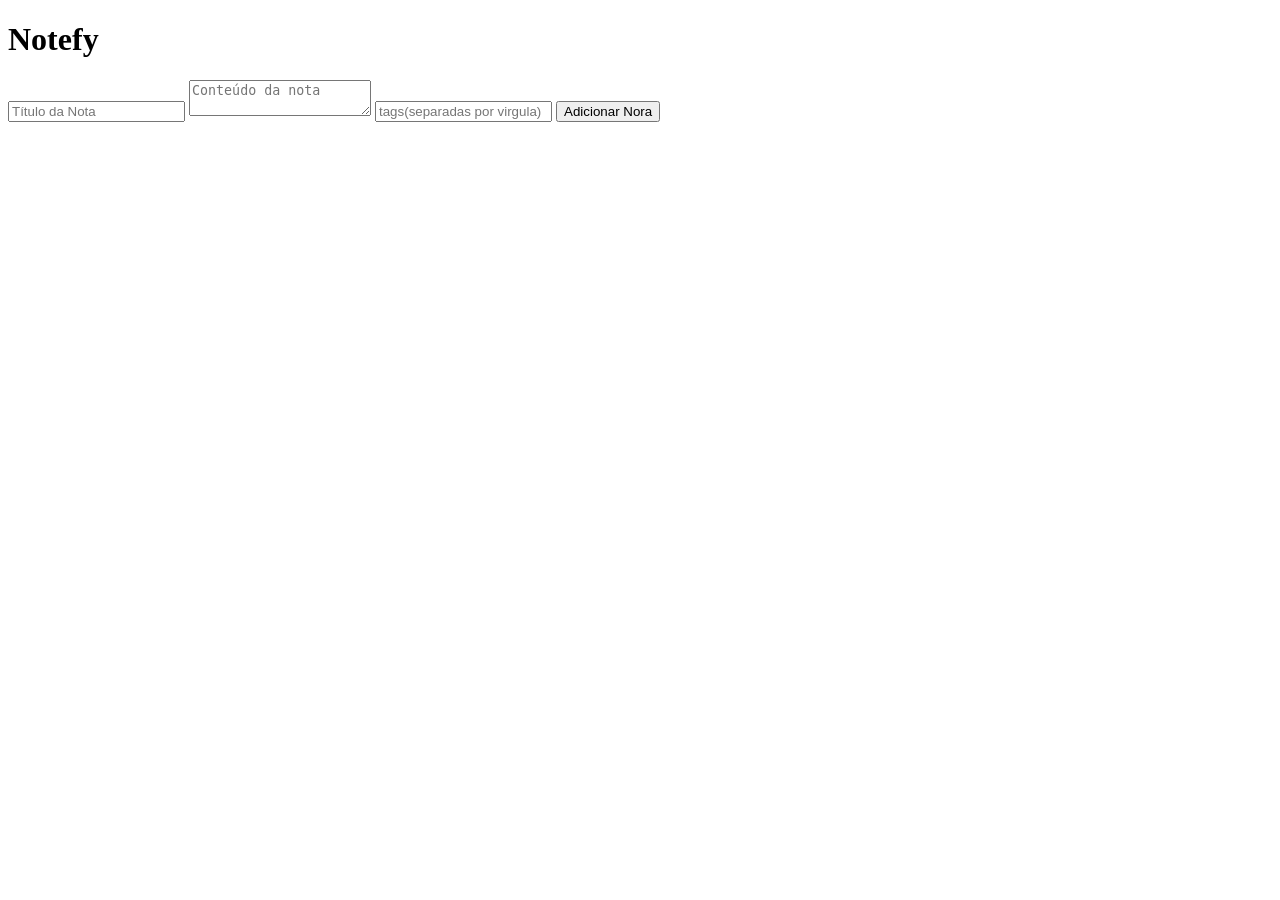
==== index.html @ f011ebae "peimeiro commit" ====
<!DOCTYPE html>
<html lang="pt-br">
<head>
    <meta charset="UTF-8">
    <meta name="viewport" content="width=device-width, initial-scale=1.0">
    <title>APP DE NOTAS</title>
    <link rel="stylesheet" href="style.css">
</head>
<body>
     <div class="app-container">
        <h1>Notefy</h1>
        <div class="note-input">
            <input type="text" id="note-title" placeholder="Título da Nota">
            <textarea id="note-content" placeholder="Conteúdo da nota"></textarea>
            <input type="text" id="note-tags" placeholder="tags(separadas por virgula)">
            <button id="add-note">Adicionar Nora</button>    
        </div>
     </div>

    
</body>
</html>
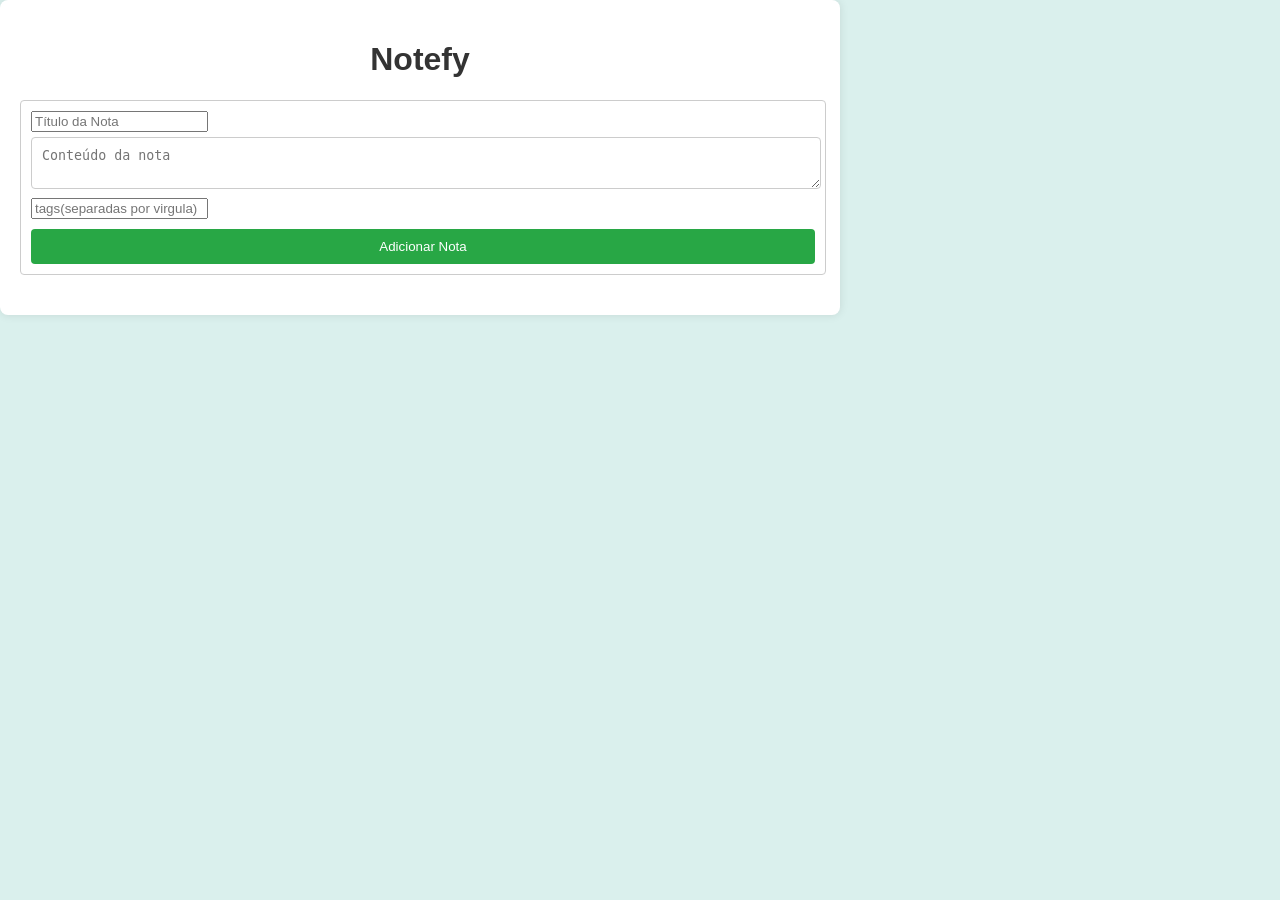
==== commit 78bd8c55: "projeto de notas" ====
--- a/index.html
+++ b/index.html
@@ -13,9 +13,11 @@
             <input type="text" id="note-title" placeholder="Título da Nota">
             <textarea id="note-content" placeholder="Conteúdo da nota"></textarea>
             <input type="text" id="note-tags" placeholder="tags(separadas por virgula)">
-            <button id="add-note">Adicionar Nora</button>    
+            <button id="add-note">Adicionar Nota</button>    
         </div>
+        <div class="notes-list" id="notes-list"></div>
      </div>
+     <script src="script.js"></script>
 
     
 </body>
--- a/style.css
+++ b/style.css
@@ -0,0 +1,83 @@
+body {
+    font-family: Arial, sans-serif ;
+    background-color: rgba(207, 236, 232, 0.76);
+    margin: 0;
+    padding: 0;
+}
+.app-container{
+    width: 80%;
+    max-width:800px ;
+    background-color: #fff;
+    padding: 20px;
+    border-radius: 8px;
+    box-shadow: 0 0 10px rgba(0,0,0,0.1);
+}
+h1 {
+    text-align: center;
+    color: #333;
+}
+
+.note-input{
+    margin-left: 20px;
+
+}
+
+.note-input,
+.note-input textarea{
+    width: 98%;
+    padding: 10px;
+    margin: 5px 0;
+    border: 1px solid #ccc;
+    border-radius: 4px;
+}
+
+.note-input button{
+    width: 100%;
+    padding: 10px;
+    background-color: #28a745;
+    color: #fff;
+    border: none;
+    border-radius: 4px;
+    margin-top: 10px;
+    cursor: pointer;
+}
+.note-input button:hover{
+    background-color: #218838;
+}
+
+.notes-list {
+    margin-top: 20px;
+}
+
+.note-item {
+    background: #f9f9f9;
+    border: 1px solid #ccc;
+    border-radius: 4px;
+    padding:10px;
+    margin-bottom: 10px;
+}
+
+.note-item h3{
+    margin: 0;
+}
+
+.note-item p {
+    margin: 5px 0;
+}
+
+.note-item .tags {
+    color: #888;
+}
+
+.note-item button {
+    background: #dc3545;
+    color: #fff;
+    border: none;
+    padding: 5px 10px;
+    border-radius: 4px;
+    cursor: pointer;
+}
+
+.note-item button:hover{
+    background: #c82333;
+}
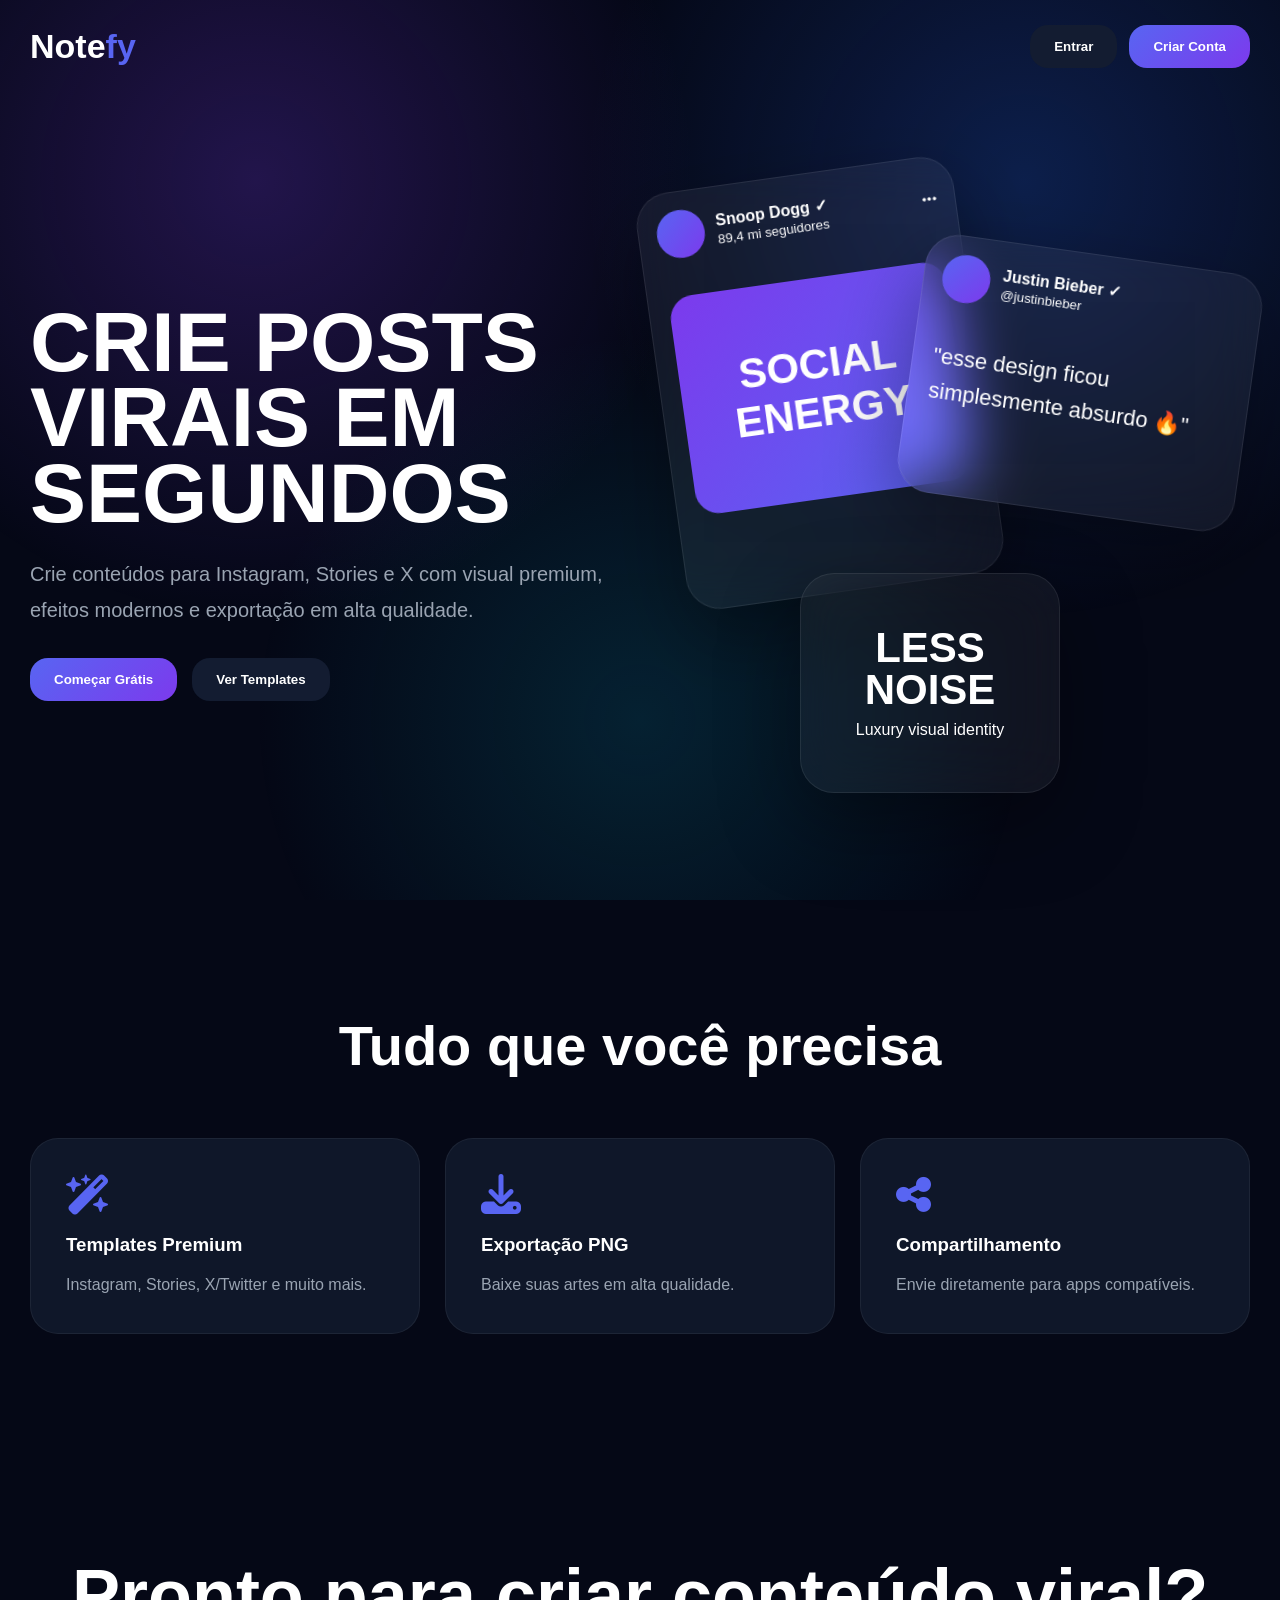
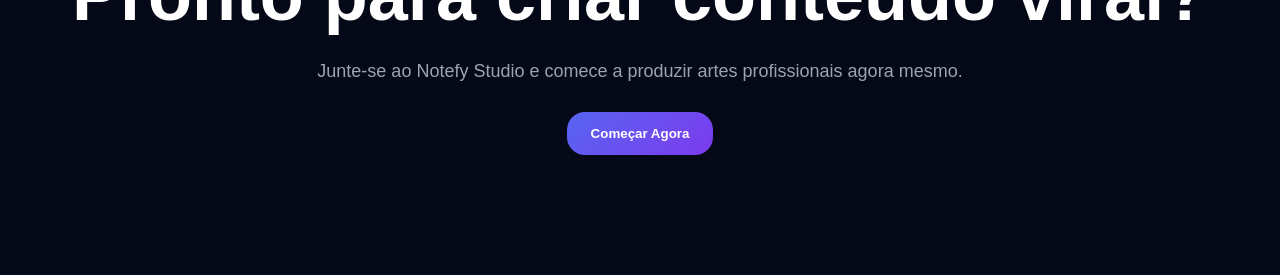
==== commit 5244f0e7: "alteração de local de arquivo" ====
--- a/index.html
+++ b/index.html
@@ -1,24 +1,808 @@
 <!DOCTYPE html>
-<html lang="pt-br">
+<html lang="pt-BR">
 <head>
-    <meta charset="UTF-8">
-    <meta name="viewport" content="width=device-width, initial-scale=1.0">
-    <title>APP DE NOTAS</title>
-    <link rel="stylesheet" href="style.css">
+
+<meta charset="UTF-8">
+<meta name="viewport" content="width=device-width, initial-scale=1.0">
+
+<title>Notefy Studio</title>
+
+<link rel="stylesheet" href="style.css">
+
+<link rel="stylesheet"
+href="https://cdnjs.cloudflare.com/ajax/libs/font-awesome/6.5.1/css/all.min.css">
+
+<style>
+
+*{
+margin:0;
+padding:0;
+box-sizing:border-box;
+}
+
+body{
+
+font-family:Inter,sans-serif;
+background:#050816;
+color:white;
+overflow-x:hidden;
+
+}
+
+.hero-bg{
+
+position:fixed;
+inset:0;
+
+background:
+
+radial-gradient(circle at 20% 20%,
+rgba(124,58,237,.25),
+transparent 35%),
+
+radial-gradient(circle at 80% 20%,
+rgba(37,99,235,.25),
+transparent 35%),
+
+radial-gradient(circle at 50% 80%,
+rgba(6,182,212,.15),
+transparent 40%);
+
+pointer-events:none;
+
+}
+
+.nav{
+
+position:relative;
+z-index:10;
+
+max-width:1400px;
+margin:auto;
+
+padding:25px 30px;
+
+display:flex;
+justify-content:space-between;
+align-items:center;
+
+}
+
+.logo{
+
+font-size:34px;
+font-weight:900;
+
+}
+
+.logo span{
+
+color:#5865f2;
+
+}
+
+.nav-buttons{
+
+display:flex;
+gap:12px;
+
+}
+
+.btn{
+
+border:none;
+cursor:pointer;
+
+padding:14px 24px;
+
+border-radius:18px;
+
+font-weight:800;
+
+}
+
+.btn-primary{
+
+background:
+linear-gradient(
+135deg,
+#5865f2,
+#7c3aed
+);
+
+color:white;
+
+}
+
+.btn-dark{
+
+background:#131c31;
+color:white;
+
+}
+
+.hero{
+
+position:relative;
+z-index:2;
+
+max-width:1400px;
+margin:auto;
+
+padding:60px 30px;
+
+display:grid;
+grid-template-columns:1fr 1fr;
+gap:40px;
+
+align-items:center;
+
+min-height:85vh;
+
+}
+
+.hero-text h1{
+
+font-size:84px;
+line-height:.9;
+
+font-weight:900;
+
+margin-bottom:25px;
+
+}
+
+.hero-text p{
+
+font-size:20px;
+
+color:#9aa4b2;
+
+line-height:1.8;
+
+max-width:650px;
+
+margin-bottom:30px;
+
+}
+
+.hero-actions{
+
+display:flex;
+gap:15px;
+flex-wrap:wrap;
+
+}
+
+.cards-scene{
+
+position:relative;
+height:700px;
+
+}
+
+.floating-card{
+
+position:absolute;
+
+border-radius:34px;
+
+background:
+rgba(255,255,255,.05);
+
+backdrop-filter:blur(30px);
+
+border:
+1px solid rgba(255,255,255,.08);
+
+overflow:hidden;
+
+box-shadow:
+0 30px 80px rgba(0,0,0,.35);
+
+animation:
+float 6s ease-in-out infinite;
+
+}
+
+@keyframes float{
+
+0%{
+transform:translateY(0px);
+}
+
+50%{
+transform:translateY(-18px);
+}
+
+100%{
+transform:translateY(0px);
+}
+
+}
+
+.instagram-card{
+
+width:320px;
+height:420px;
+
+top:20px;
+left:0;
+
+transform:
+rotate(-8deg);
+
+}
+
+.twitter-card{
+
+width:340px;
+height:260px;
+
+right:0;
+top:100px;
+
+transform:
+rotate(8deg);
+
+animation-delay:1s;
+
+}
+
+.kanye-card{
+
+width:260px;
+height:220px;
+
+bottom:60px;
+left:140px;
+
+animation-delay:2s;
+
+}
+
+.card-top{
+
+padding:18px;
+
+display:flex;
+justify-content:space-between;
+align-items:center;
+
+}
+
+.user{
+
+display:flex;
+gap:12px;
+align-items:center;
+
+}
+
+.avatar{
+
+width:48px;
+height:48px;
+
+border-radius:50%;
+
+background:
+linear-gradient(
+135deg,
+#5865f2,
+#7c3aed
+);
+
+}
+
+.card-body{
+
+padding:20px;
+
+}
+
+.gradient-post{
+
+height:220px;
+
+border-radius:24px;
+
+background:
+linear-gradient(
+135deg,
+#7c3aed,
+#5865f2
+);
+
+display:flex;
+align-items:center;
+justify-content:center;
+
+text-align:center;
+
+font-size:42px;
+font-weight:900;
+
+}
+
+.twitter-text{
+
+font-size:22px;
+
+line-height:1.6;
+
+}
+
+.kanye-minimal{
+
+height:100%;
+
+display:flex;
+flex-direction:column;
+justify-content:center;
+align-items:center;
+
+text-align:center;
+
+padding:20px;
+
+}
+
+.kanye-minimal h2{
+
+font-size:42px;
+
+line-height:1;
+
+margin-bottom:10px;
+
+}
+
+.features{
+
+max-width:1400px;
+margin:auto;
+
+padding:100px 30px;
+
+}
+
+.section-title{
+
+font-size:56px;
+
+text-align:center;
+
+margin-bottom:60px;
+
+}
+
+.feature-grid{
+
+display:grid;
+grid-template-columns:
+repeat(3,1fr);
+
+gap:25px;
+
+}
+
+.feature-card{
+
+background:#0f1729;
+
+border-radius:28px;
+
+padding:35px;
+
+border:
+1px solid rgba(255,255,255,.06);
+
+}
+
+.feature-card i{
+
+font-size:40px;
+
+margin-bottom:20px;
+
+color:#5865f2;
+
+}
+
+.feature-card h3{
+
+margin-bottom:15px;
+
+}
+
+.feature-card p{
+
+color:#9aa4b2;
+
+line-height:1.7;
+
+}
+
+.cta{
+
+padding:120px 30px;
+
+text-align:center;
+
+}
+
+.cta h2{
+
+font-size:72px;
+
+margin-bottom:25px;
+
+}
+
+.cta p{
+
+max-width:700px;
+
+margin:auto;
+
+color:#9aa4b2;
+
+margin-bottom:30px;
+
+font-size:18px;
+
+}
+
+@media(max-width:1100px){
+
+.hero{
+
+grid-template-columns:1fr;
+
+}
+
+.cards-scene{
+
+height:850px;
+
+}
+
+.hero-text h1{
+
+font-size:62px;
+
+}
+
+}
+
+@media(max-width:768px){
+
+.hero-text h1{
+
+font-size:46px;
+
+}
+
+.cards-scene{
+
+height:auto;
+display:flex;
+flex-direction:column;
+gap:25px;
+
+}
+
+.floating-card{
+
+position:relative;
+
+width:100% !important;
+height:auto !important;
+
+left:auto !important;
+right:auto !important;
+top:auto !important;
+bottom:auto !important;
+
+transform:none !important;
+
+}
+
+.feature-grid{
+
+grid-template-columns:1fr;
+
+}
+
+.section-title{
+
+font-size:42px;
+
+}
+
+.cta h2{
+
+font-size:48px;
+
+}
+
+}
+
+</style>
+
 </head>
+
 <body>
-     <div class="app-container">
-        <h1>Notefy</h1>
-        <div class="note-input">
-            <input type="text" id="note-title" placeholder="Título da Nota">
-            <textarea id="note-content" placeholder="Conteúdo da nota"></textarea>
-            <input type="text" id="note-tags" placeholder="tags(separadas por virgula)">
-            <button id="add-note">Adicionar Nota</button>    
-        </div>
-        <div class="notes-list" id="notes-list"></div>
-     </div>
-     <script src="script.js"></script>
-
-    
+
+<div class="hero-bg"></div>
+
+<nav class="nav">
+
+<div class="logo">
+Note<span>fy</span>
+</div>
+
+<div class="nav-buttons">
+
+<button
+class="btn btn-dark"
+onclick="window.location.href='login.index.html'">
+Entrar
+</button>
+
+<button
+class="btn btn-primary"
+onclick="window.location.href='cadastro.html'">
+Criar Conta
+</button>
+
+</div>
+
+</nav>
+
+<section class="hero">
+
+<div class="hero-text">
+
+<h1>
+
+CRIE POSTS
+VIRAIS EM
+SEGUNDOS
+
+</h1>
+
+<p>
+
+Crie conteúdos para Instagram,
+Stories e X com visual premium,
+efeitos modernos e exportação
+em alta qualidade.
+
+</p>
+
+<div class="hero-actions">
+
+<button
+class="btn btn-primary"
+onclick="window.location.href='cadastro.html'">
+
+Começar Grátis
+
+</button>
+
+<button
+class="btn btn-dark">
+
+Ver Templates
+
+</button>
+
+</div>
+
+</div>
+
+<div class="cards-scene">
+
+<div class="floating-card instagram-card">
+
+<div class="card-top">
+
+<div class="user">
+
+<div class="avatar"></div>
+
+<div>
+
+<strong>
+Snoop Dogg ✓
+</strong>
+
+<br>
+
+<small>
+89,4 mi seguidores
+</small>
+
+</div>
+
+</div>
+
+<i class="fa-solid fa-ellipsis"></i>
+
+</div>
+
+<div class="card-body">
+
+<div class="gradient-post">
+
+SOCIAL
+ENERGY
+
+</div>
+
+</div>
+
+</div>
+
+<div class="floating-card twitter-card">
+
+<div class="card-top">
+
+<div class="user">
+
+<div class="avatar"></div>
+
+<div>
+
+<strong>
+Justin Bieber ✓
+</strong>
+
+<br>
+
+<small>
+@justinbieber
+</small>
+
+</div>
+
+</div>
+
+</div>
+
+<div class="card-body">
+
+<div class="twitter-text">
+
+"esse design ficou
+simplesmente absurdo 🔥"
+
+</div>
+
+</div>
+
+</div>
+
+<div class="floating-card kanye-card">
+
+<div class="kanye-minimal">
+
+<h2>
+
+LESS
+NOISE
+
+</h2>
+
+<p>
+
+Luxury visual identity
+
+</p>
+
+</div>
+
+</div>
+
+</div>
+
+</section>
+
+<section class="features">
+
+<h2 class="section-title">
+
+Tudo que você precisa
+
+</h2>
+
+<div class="feature-grid">
+
+<div class="feature-card">
+
+<i class="fa-solid fa-wand-magic-sparkles"></i>
+
+<h3>
+Templates Premium
+</h3>
+
+<p>
+
+Instagram, Stories,
+X/Twitter e muito mais.
+
+</p>
+
+</div>
+
+<div class="feature-card">
+
+<i class="fa-solid fa-download"></i>
+
+<h3>
+Exportação PNG
+</h3>
+
+<p>
+
+Baixe suas artes
+em alta qualidade.
+
+</p>
+
+</div>
+
+<div class="feature-card">
+
+<i class="fa-solid fa-share-nodes"></i>
+
+<h3>
+Compartilhamento
+</h3>
+
+<p>
+
+Envie diretamente para
+apps compatíveis.
+
+</p>
+
+</div>
+
+</div>
+
+</section>
+
+<section class="cta">
+
+<h2>
+
+Pronto para criar
+conteúdo viral?
+
+</h2>
+
+<p>
+
+Junte-se ao Notefy Studio
+e comece a produzir artes
+profissionais agora mesmo.
+
+</p>
+
+<button
+class="btn btn-primary"
+onclick="window.location.href='cadastro.html'">
+
+Começar Agora
+
+</button>
+
+</section>
+
+<script src="script.js"></script>
+
 </body>
 </html>
